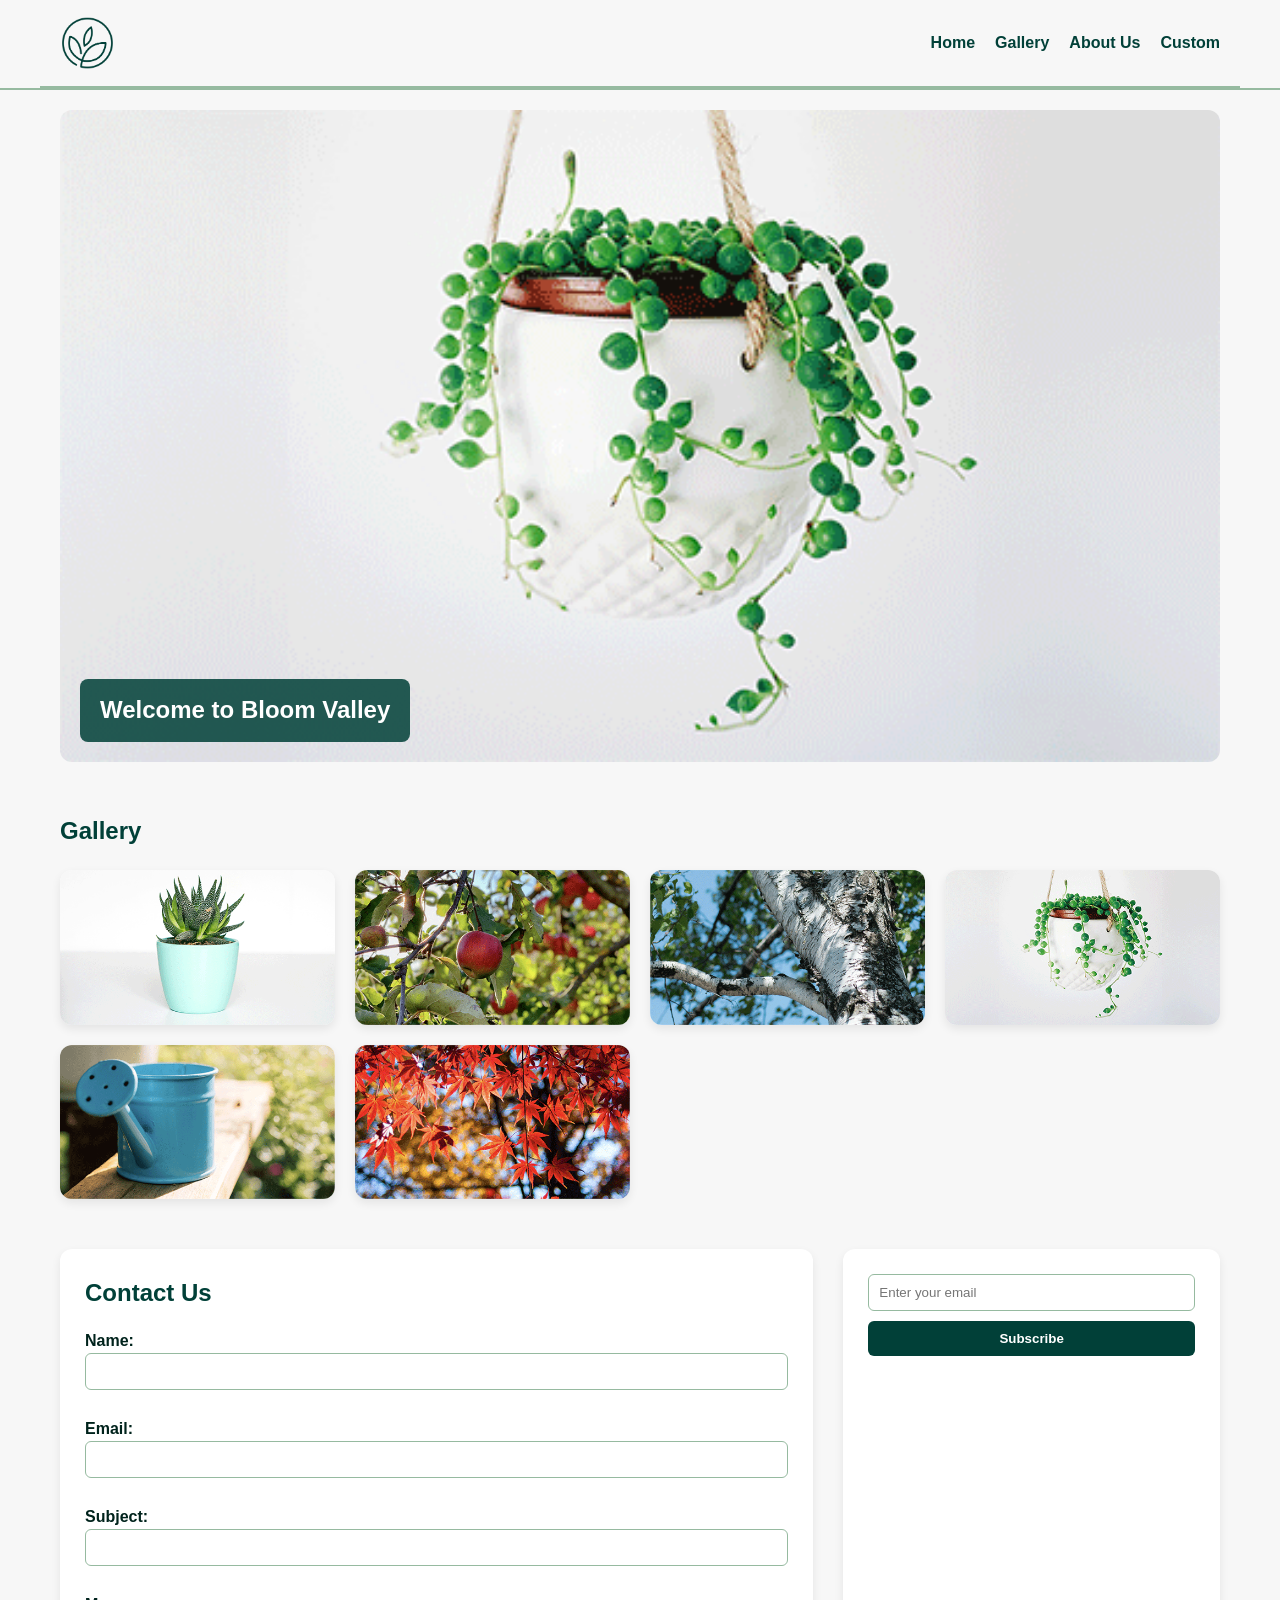
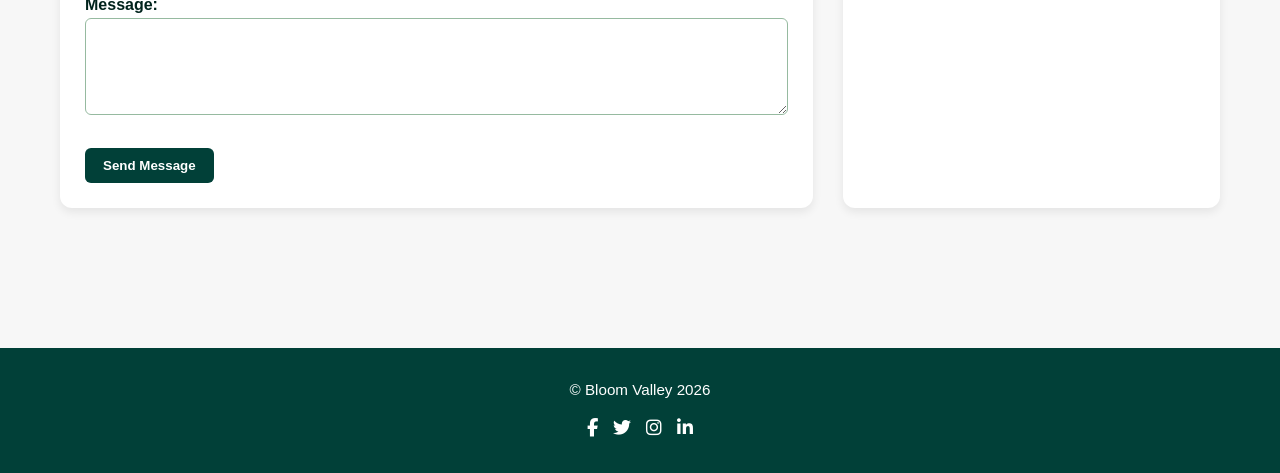
==== index.html @ 95132722 "first commit" ====
<!doctype html>
<html lang="en">
  <head>
    <meta charset="UTF-8" />
    <meta name="viewport" content="width=device-width, initial-scale=1.0" />
    <link rel="icon" href="Images/Client1_LogoPalette2_014038.png" />
    <link
      rel="stylesheet"
      href="https://cdnjs.cloudflare.com/ajax/libs/font-awesome/6.4.0/css/all.min.css"
    />
    <title>Bloom Valley</title>
    <link rel="stylesheet" href="style.css" />
  </head>
  <body>
    <!-- Navbar -->
    <header class="navbar">
      <nav>
        <img
          class="logo"
          src="Images/Client1_LogoPalette2_014038.png"
          alt="logo"
        />
        <a href="index.html">Home</a>
        <a href="gallery.html">Gallery</a>
        <a href="about-us.html">About Us</a>
        <a href="custom-order.html">Custom</a>
      </nav>
    </header>

    <!-- Main Section -->
    <main class="container">
      <!-- Hero / Top Section -->
      <section class="hero">
        <img src="Images/Client1_StringofPearls.png" alt="Hero Image" />
        <h1>Welcome to Bloom Valley</h1>
      </section>

      <!-- Gallery Section -->
      <section class="grid">
        <h2 class="section-title">Gallery</h2>
        <div class="cards">
          <div class="card">
            <img src="Images/Client1_AloePlant.png" alt="Image" />
          </div>
          <div class="card">
            <img src="Images/Client1_AppleTree.png" alt="Image" />
          </div>
          <div class="card">
            <img src="Images/Client1_BirchTree.png" alt="Image" />
          </div>
          <div class="card">
            <img src="Images/Client1_StringofPearls.png" alt="Image" />
          </div>
          <div class="card">
            <img src="Images/Client1_WateringCan.png" alt="Image" />
          </div>
          <div class="card">
            <img src="Images/Client1_MapleTree.png" alt="Image" />
          </div>
        </div>
      </section>

      <!-- Action Buttons -->
      <section class="actions">
        <div id="contact" class="contact-form">
          <h2>Contact Us</h2>
          <form action="submit_form.php" method="post">
            <label for="name">Name:</label><br />
            <input type="text" id="name" name="name" required /><br /><br />

            <label for="email">Email:</label><br />
            <input type="email" id="email" name="email" required /><br /><br />

            <label for="subject">Subject:</label><br />
            <input type="text" id="subject" name="subject" /><br /><br />

            <label for="message">Message:</label><br />
            <textarea id="message" name="message" rows="5" required></textarea
            ><br /><br />

            <button type="submit">Send Message</button>
          </form>
        </div>

        <div>
          <input
            type="email"
            name="subs"
            id="subscribe"
            placeholder="Enter your email"
          />
          <button>Subscribe</button>
        </div>
      </section>
    </main>

    <!-- Footer -->
    <footer class="footer">
      <p>© Bloom Valley 2026</p>

      <div class="social-icons">
        <a href="https://facebook.com" target="_blank"
          ><i class="fab fa-facebook-f"></i
        ></a>
        <a href="https://twitter.com" target="_blank"
          ><i class="fab fa-twitter"></i
        ></a>
        <a href="https://instagram.com" target="_blank"
          ><i class="fab fa-instagram"></i
        ></a>
        <a href="https://linkedin.com" target="_blank"
          ><i class="fab fa-linkedin-in"></i
        ></a>
      </div>
    </footer>
  </body>
</html>
---- style.css ----
/* =========================
   Global Reset & Variables
========================= */
* {
  margin: 0;
  padding: 0;
  box-sizing: border-box;
}

/* Color Palette (Palette 2) */
:root {
  --canopy-green: #014038;
  --meadow-mist: #96baa0;
  --sky-bloom: #bdd4da;
  --sunlit-petal: #f0c06d;
  --cloudy-gray: #f7f7f7;
  --text-green: #00231c;
}

/* =========================
   Base Styles
========================= */
body {
  font-family: Calibri, Arial, sans-serif;
  color: var(--text-green);
  background-color: var(--cloudy-gray);
  line-height: 1.6;
}

img {
  max-width: 100%;
  display: block;
}

a {
  text-decoration: none;
  color: var(--canopy-green);
  font-weight: 600;
}

/* =========================
   Navbar
========================= */
.navbar {
  background-color: var(--cloudy-gray);
  border-bottom: 2px solid var(--meadow-mist);
}

.navbar nav {
  max-width: 1200px;
  margin: auto;
  padding: 15px 20px;
  display: flex;
  align-items: center;
  gap: 20px;
}

.navbar .logo {
  width: 55px;
  margin-right: auto;
}

.navbar a:hover {
  color: var(--sunlit-petal);
}

/* =========================
   Shared Page Nav bar
========================= */

nav {
  background-color: var(--cloudy-gray);
  border-bottom: 2px solid var(--meadow-mist);
  display: flex;
  align-items: center;
  gap: 20px;
  padding: 15px 20px;
}

nav .logo {
  width: 55px;
  margin-right: auto;
}

nav a:hover {
  color: var(--sunlit-petal);
}

/* =========================
   Shared Page Sections
========================= */
.section {
  max-width: 1200px;
  margin: 60px auto;
  padding: 30px;
  background-color: #ffffff;
  border-radius: 14px;
  box-shadow: 0 4px 12px rgba(0, 0, 0, 0.08);
}

.section h2 {
  font-family: Arial, sans-serif;
  color: var(--canopy-green);
  margin-bottom: 20px;
}

/* =========================
   Main Container
========================= */
.container {
  max-width: 1200px;
  margin: auto;
  padding: 20px;
}

/* =========================
   Hero Section
========================= */
.hero {
  position: relative;
  margin-bottom: 50px;
}

.hero img {
  width: 100%;
  border-radius: 12px;
}

.hero h1 {
  position: absolute;
  bottom: 20px;
  left: 20px;
  background: rgba(1, 64, 56, 0.85);
  color: #ffffff;
  padding: 12px 20px;
  border-radius: 8px;
  font-family: Arial, sans-serif;
}

/* =========================
   Gallery Section
========================= */
.grid {
  margin-bottom: 50px;
}

.section-title {
  font-family: Arial, sans-serif;
  margin-bottom: 20px;
  color: var(--canopy-green);
}

.cards {
  display: grid;
  grid-template-columns: repeat(auto-fit, minmax(220px, 1fr));
  gap: 20px;
}

.card {
  background-color: #ffffff;
  border-radius: 12px;
  overflow: hidden;
  box-shadow: 0 4px 10px rgba(0, 0, 0, 0.08);
  transition: transform 0.3s ease;
}

.card:hover {
  transform: translateY(-5px);
}

/* =========================
   Actions Section
========================= */
.actions {
  display: grid;
  grid-template-columns: 2fr 1fr;
  gap: 30px;
  margin-bottom: 60px;
}

.contact-form {
  background-color: #ffffff;
  padding: 25px;
  border-radius: 12px;
  box-shadow: 0 4px 10px rgba(0, 0, 0, 0.08);
}

.contact-form h2 {
  margin-bottom: 15px;
  color: var(--canopy-green);
}

label {
  font-weight: 600;
}

input,
textarea {
  width: 100%;
  padding: 10px;
  border-radius: 6px;
  border: 1px solid var(--meadow-mist);
  font-family: Calibri, sans-serif;
}

input:focus,
textarea:focus {
  outline: none;
  border-color: var(--canopy-green);
}

/* Buttons */
button {
  background-color: var(--canopy-green);
  color: #ffffff;
  border: none;
  padding: 10px 18px;
  border-radius: 6px;
  cursor: pointer;
  font-weight: 600;
}

button:hover {
  background-color: var(--sunlit-petal);
  color: var(--text-green);
}

/* Subscribe Box */
.actions > div:last-child {
  background-color: #ffffff;
  padding: 25px;
  border-radius: 12px;
  box-shadow: 0 4px 10px rgba(0, 0, 0, 0.08);
  display: flex;
  flex-direction: column;
  gap: 10px;
}

/* =========================
   Gallery Page
========================= */
.gallery-grid {
  display: grid;
  grid-template-columns: repeat(auto-fit, minmax(200px, 1fr));
  gap: 20px;
}

.gallery-grid div {
  border-radius: 12px;
  overflow: hidden;
  background-color: var(--cloudy-gray);
  transition:
    transform 0.3s ease,
    box-shadow 0.3s ease;
}

.gallery-grid img {
  width: 100%;
  height: 100%;
  object-fit: cover;
}

.gallery-grid div:hover {
  transform: translateY(-5px);
  box-shadow: 0 6px 14px rgba(0, 0, 0, 0.15);
}

/* =========================
   About Us Page
========================= */
#about p {
  font-size: 1rem;
  line-height: 1.8;
  color: var(--text-green);
}

/* =========================
   Custom Order Page
========================= */
.custom-grid {
  display: grid;
  grid-template-columns: repeat(auto-fit, minmax(250px, 1fr));
  gap: 30px;
  margin-top: 20px;
}

.custom-grid div {
  background-color: var(--cloudy-gray);
  padding: 20px;
  border-radius: 14px;
  text-align: center;
  box-shadow: 0 4px 10px rgba(0, 0, 0, 0.08);
}

.custom-grid img {
  border-radius: 10px;
  margin-bottom: 15px;
}

.custom-grid button {
  width: 100%;
}

/* =========================
   Footer
========================= */
/* .footer {
  background-color: var(--canopy-green);
  color: #ffffff;
  text-align: center;
  padding: 25px 15px;
}

.footer p {
  margin-bottom: 10px;
}

.social-icons a {
  color: #ffffff;
  margin: 0 8px;
  font-size: 18px;
}

.social-icons a:hover {
  color: var(--sunlit-petal);
} */

/* =========================
   Shared Footer Styling
========================= */
footer {
  background-color: var(--canopy-green);
  color: #ffffff;
  text-align: center;
  padding: 30px 15px;
  margin-top: 60px;
}

footer p {
  margin-bottom: 12px;
  font-size: 0.95rem;
}

footer .social-icons {
  display: flex;
  justify-content: center;
  gap: 15px;
}

footer .social-icons a {
  color: #ffffff;
  font-size: 18px;
  transition: color 0.3s ease;
}

footer .social-icons a:hover {
  color: var(--sunlit-petal);
}

/* =========================
   Responsive Design
========================= */
@media (max-width: 768px) {
  .navbar nav {
    flex-wrap: wrap;
    justify-content: center;
  }

  .hero h1 {
    font-size: 1.2rem;
  }

  .actions {
    grid-template-columns: 1fr;
  }
}
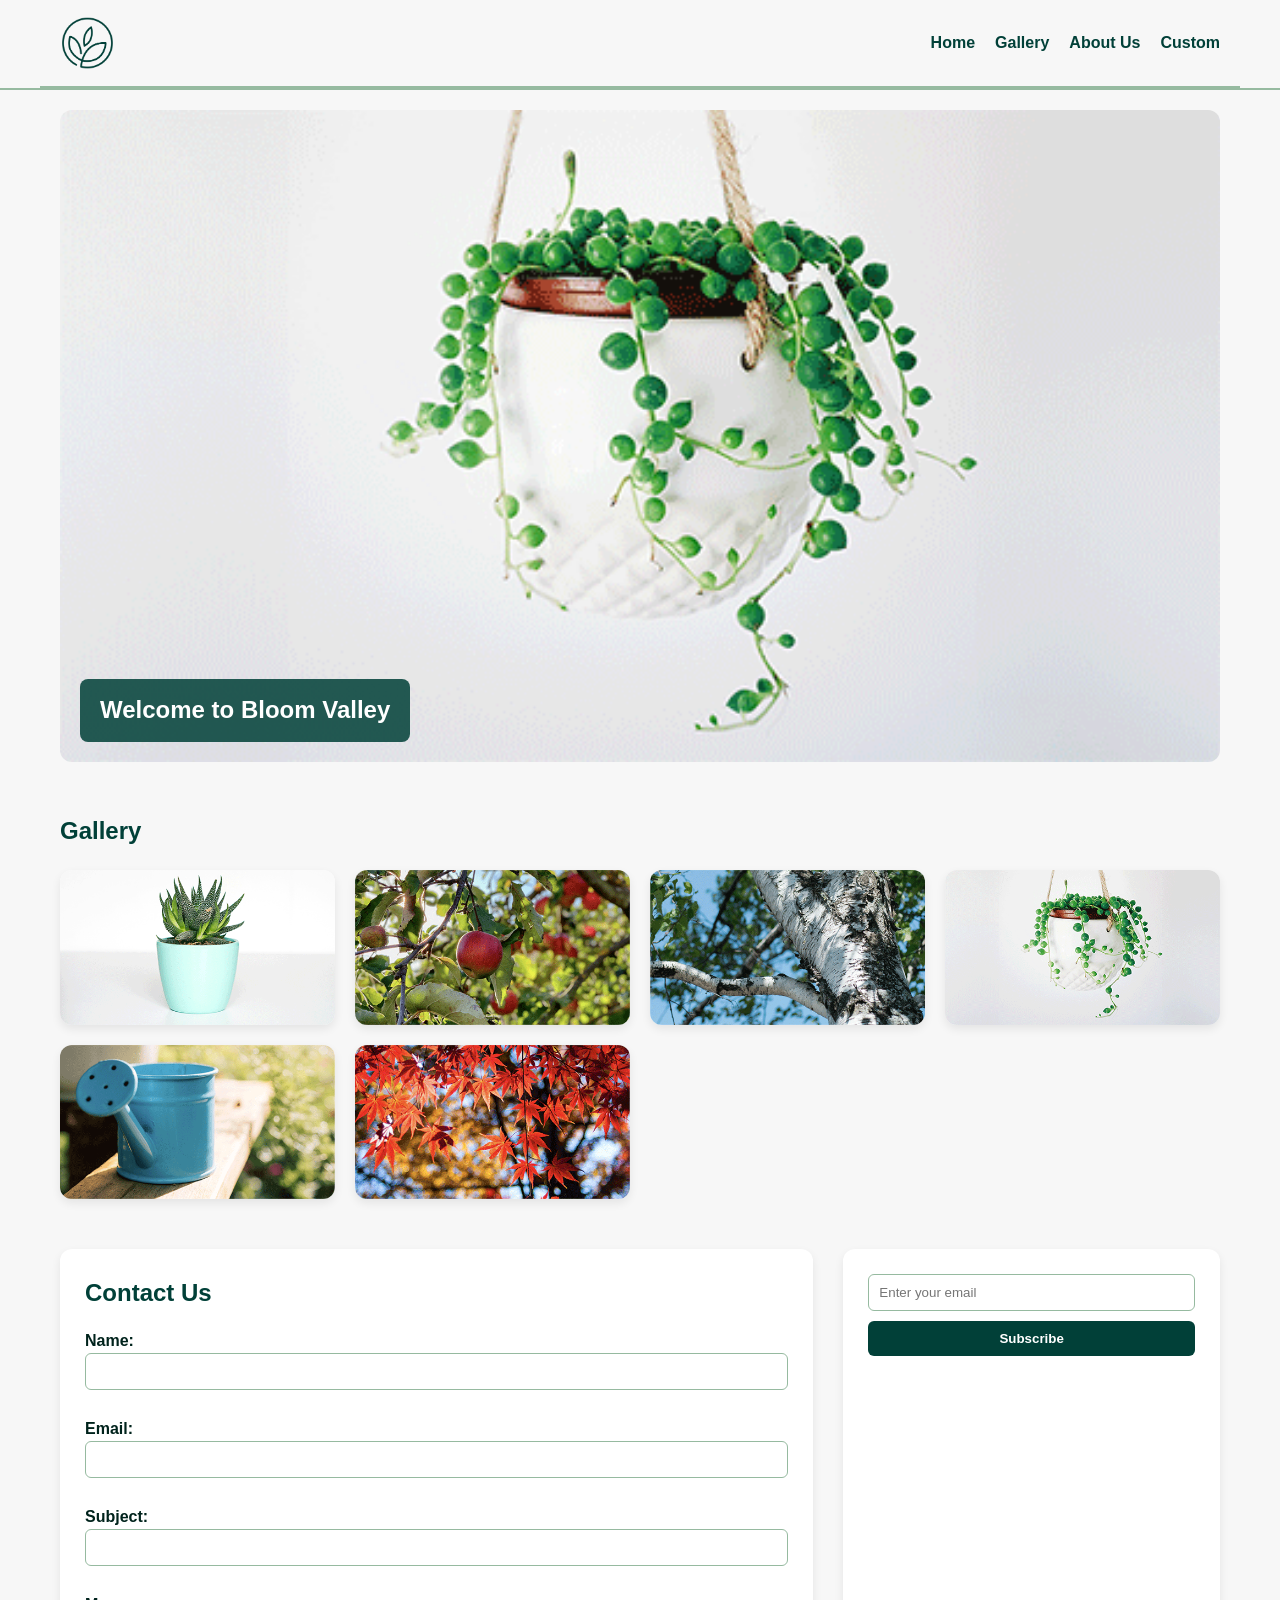
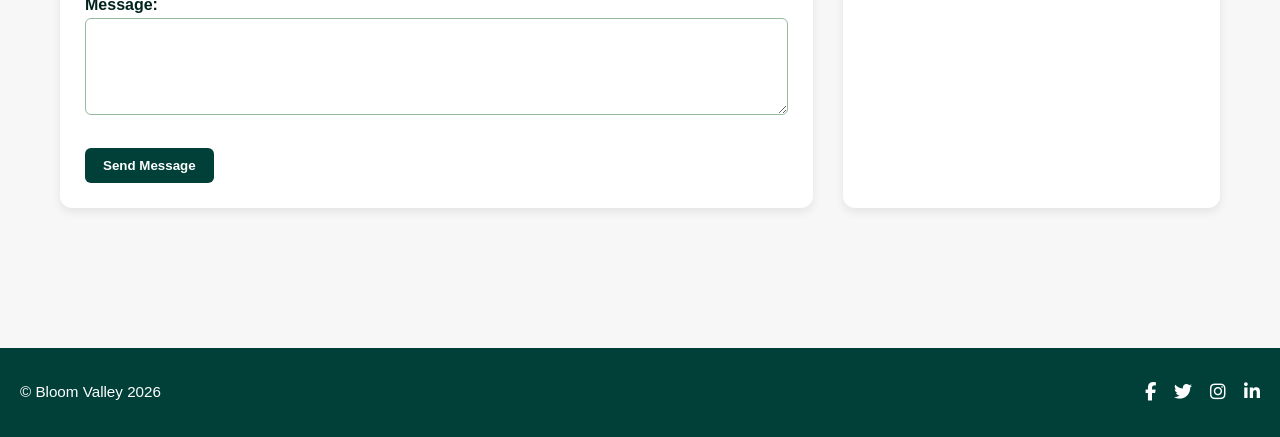
==== commit 25b43222: "design completed" ====
--- a/index.html
+++ b/index.html
@@ -60,8 +60,9 @@
         </div>
       </section>
 
-      <!-- Action Buttons -->
+      <!-- Contact & Subscribe -->
       <section class="actions">
+        <!-- Contact Form -->
         <div id="contact" class="contact-form">
           <h2>Contact Us</h2>
           <form action="submit_form.php" method="post">
@@ -82,7 +83,8 @@
           </form>
         </div>
 
-        <div>
+        <!-- Subscribe Box -->
+        <div class="subscribe-box">
           <input
             type="email"
             name="subs"
@@ -99,18 +101,18 @@
       <p>© Bloom Valley 2026</p>
 
       <div class="social-icons">
-        <a href="https://facebook.com" target="_blank"
-          ><i class="fab fa-facebook-f"></i
-        ></a>
-        <a href="https://twitter.com" target="_blank"
-          ><i class="fab fa-twitter"></i
-        ></a>
-        <a href="https://instagram.com" target="_blank"
-          ><i class="fab fa-instagram"></i
-        ></a>
-        <a href="https://linkedin.com" target="_blank"
-          ><i class="fab fa-linkedin-in"></i
-        ></a>
+        <a href="https://facebook.com" target="_blank">
+          <i class="fab fa-facebook-f"></i>
+        </a>
+        <a href="https://twitter.com" target="_blank">
+          <i class="fab fa-twitter"></i>
+        </a>
+        <a href="https://instagram.com" target="_blank">
+          <i class="fab fa-instagram"></i>
+        </a>
+        <a href="https://linkedin.com" target="_blank">
+          <i class="fab fa-linkedin-in"></i>
+        </a>
       </div>
     </footer>
   </body>
--- a/style.css
+++ b/style.css
@@ -304,26 +304,6 @@
 /* =========================
    Footer
 ========================= */
-/* .footer {
-  background-color: var(--canopy-green);
-  color: #ffffff;
-  text-align: center;
-  padding: 25px 15px;
-}
-
-.footer p {
-  margin-bottom: 10px;
-}
-
-.social-icons a {
-  color: #ffffff;
-  margin: 0 8px;
-  font-size: 18px;
-}
-
-.social-icons a:hover {
-  color: var(--sunlit-petal);
-} */
 
 /* =========================
    Shared Footer Styling
@@ -331,20 +311,23 @@
 footer {
   background-color: var(--canopy-green);
   color: #ffffff;
-  text-align: center;
-  padding: 30px 15px;
+  padding: 30px 20px;
   margin-top: 60px;
+
+  display: flex;
+  justify-content: space-between;
+  align-items: center;
+  flex-wrap: wrap;
 }
 
 footer p {
-  margin-bottom: 12px;
+  margin: 0;
   font-size: 0.95rem;
 }
 
 footer .social-icons {
   display: flex;
-  justify-content: center;
-  gap: 15px;
+  gap: 18px;
 }
 
 footer .social-icons a {
@@ -360,17 +343,90 @@
 /* =========================
    Responsive Design
 ========================= */
-@media (max-width: 768px) {
-  .navbar nav {
-    flex-wrap: wrap;
-    justify-content: center;
-  }
-
+
+/* Mobile Override (Vertical Stack) */
+
+@media (max-width: 768px) {
+  footer {
+    flex-direction: column;
+    gap: 15px;
+    text-align: center;
+  }
+
+  footer .social-icons {
+    flex-direction: column;
+    gap: 10px;
+  }
+}
+
+/* Home page */
+
+/* Mobile Navigation (Hamburger Style) */
+
+@media (max-width: 768px) {
+  nav {
+    flex-wrap: nowrap;
+    justify-content: space-between;
+    position: relative;
+  }
+
+  nav a {
+    display: none;
+  }
+
+  nav::after {
+    content: "\2630";
+    font-size: 26px;
+    cursor: pointer;
+    color: var(--canopy-green);
+  }
+}
+
+/* Hero Section Optimization */
+
+@media (max-width: 768px) {
   .hero h1 {
-    font-size: 1.2rem;
-  }
-
+    font-size: 1.1rem;
+    padding: 8px 14px;
+  }
+}
+
+/* Gallery → 2 Vertical Images (Mobile Grid) */
+
+@media (max-width: 768px) {
+  .cards {
+    grid-template-columns: repeat(1, 1fr);
+    gap: 15px;
+  }
+}
+
+/* Contact Form & Subscribe → Vertical Stack */
+
+@media (max-width: 768px) {
   .actions {
     grid-template-columns: 1fr;
-  }
-}
+    gap: 25px;
+  }
+}
+
+/* Footer Social Icons → Vertical Layout */
+
+@media (max-width: 768px) {
+  footer .social-icons {
+    flex-direction: column;
+    gap: 10px;
+  }
+}
+
+/* Small Enhancements for Touch UX */
+
+@media (max-width: 768px) {
+  button {
+    width: 100%;
+  }
+
+  input,
+  textarea {
+    font-size: 16px;
+  }
+}
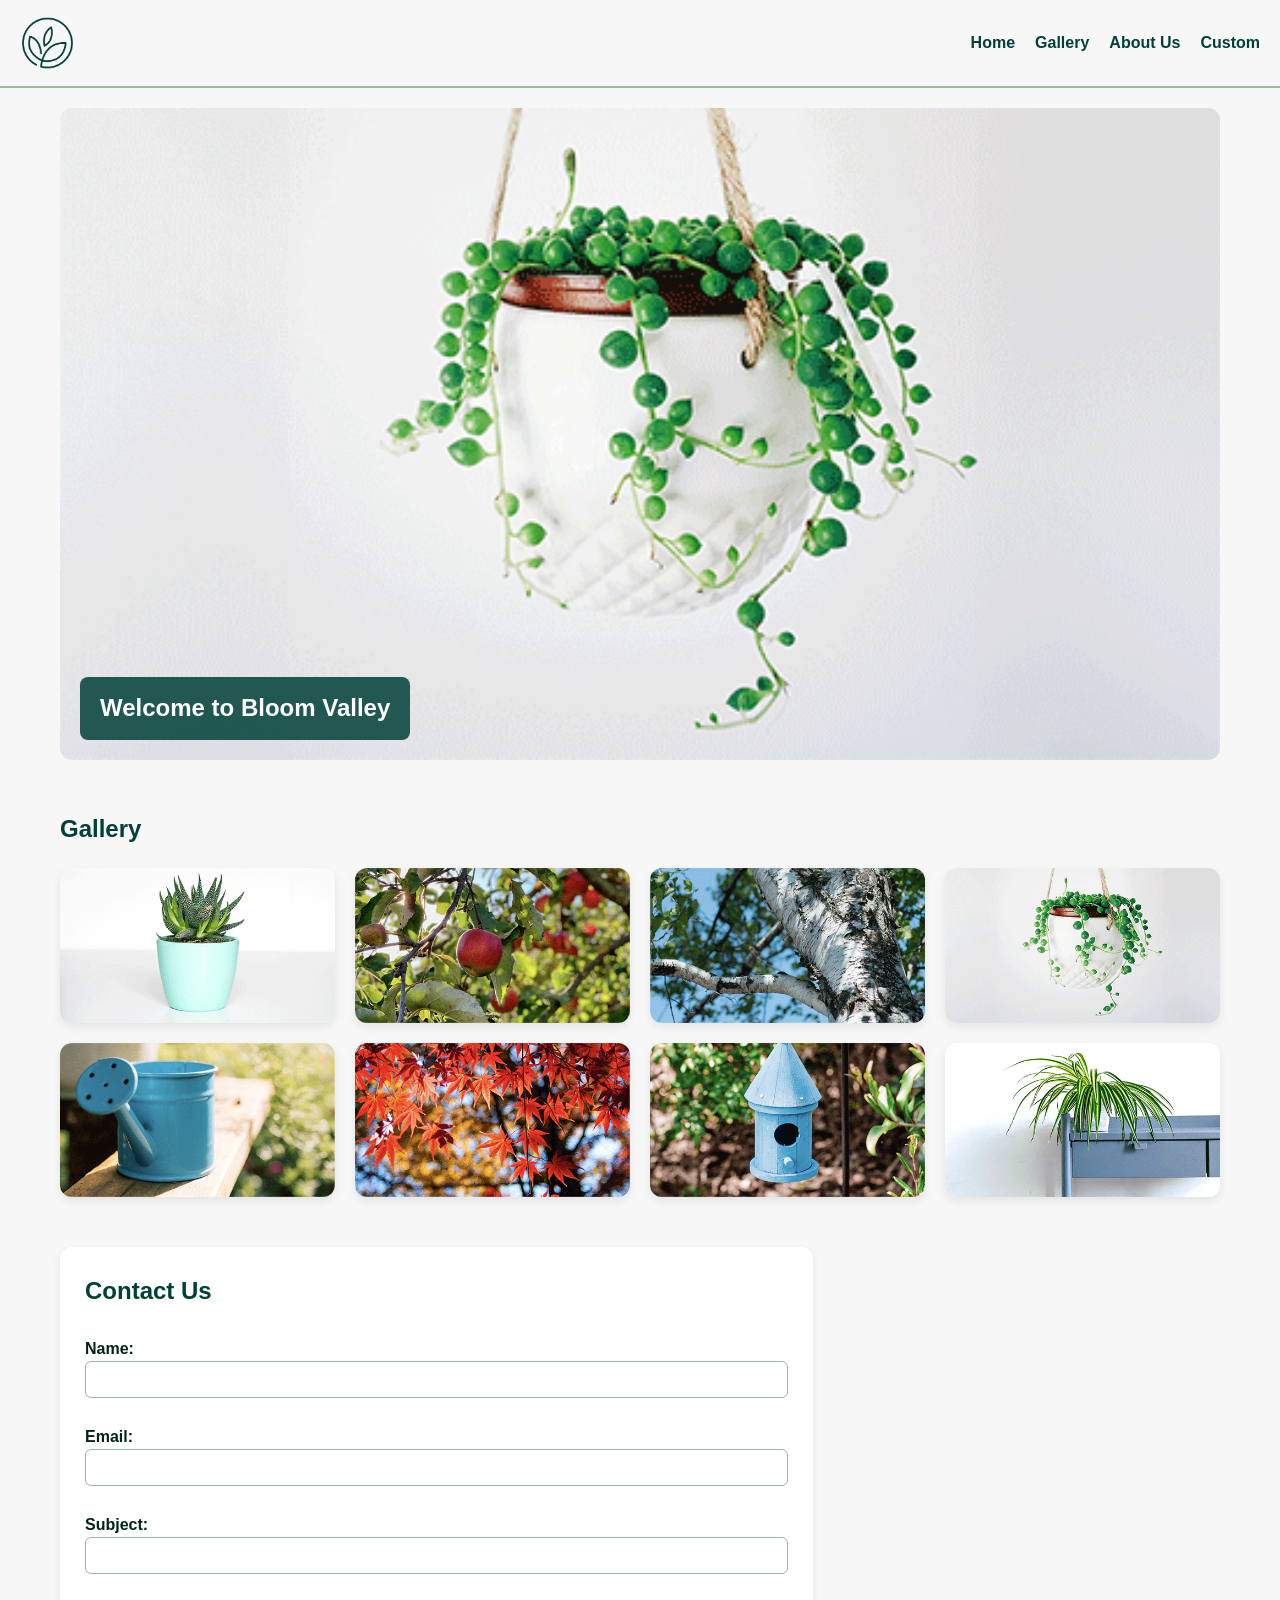
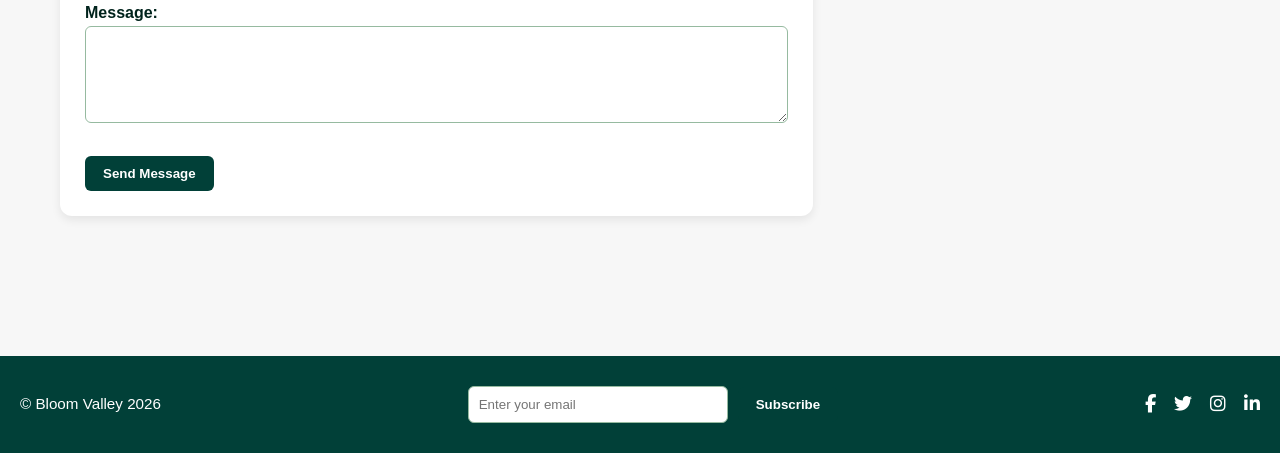
==== commit 6a3a4e1a: "feat add to cart" ====
--- a/index.html
+++ b/index.html
@@ -57,6 +57,12 @@
           <div class="card">
             <img src="Images/Client1_MapleTree.png" alt="Image" />
           </div>
+          <div class="card">
+            <img src="Images/Client1_BirdHouse.png" alt="Image" />
+          </div>
+          <div class="card">
+            <img src="Images/Client1_SpiderPlant.png" alt="Image" />
+          </div>
         </div>
       </section>
 
@@ -65,7 +71,7 @@
         <!-- Contact Form -->
         <div id="contact" class="contact-form">
           <h2>Contact Us</h2>
-          <form action="submit_form.php" method="post">
+          <form id="contact-form" action="submit_form.php" method="post">
             <label for="name">Name:</label><br />
             <input type="text" id="name" name="name" required /><br /><br />
 
@@ -82,38 +88,48 @@
             <button type="submit">Send Message</button>
           </form>
         </div>
+      </section>
+    </main>
 
-        <!-- Subscribe Box -->
-        <div class="subscribe-box">
+    <!-- footer -->
+
+    <footer class="footer">
+      <p>© Bloom Valley 2026</p>
+
+      <!-- Subscribe Box -->
+      <form class="subscribe-box" novalidate>
+        <div class="subscribe-field">
           <input
             type="email"
             name="subs"
             id="subscribe"
             placeholder="Enter your email"
+            required
           />
-          <button>Subscribe</button>
+          <span class="tooltip"
+            >Please enter a valid email (example@domain.com)</span
+          >
         </div>
-      </section>
-    </main>
 
-    <!-- Footer -->
-    <footer class="footer">
-      <p>© Bloom Valley 2026</p>
+        <button type="button" class="subscribe-btn">Subscribe</button>
+      </form>
 
       <div class="social-icons">
-        <a href="https://facebook.com" target="_blank">
-          <i class="fab fa-facebook-f"></i>
-        </a>
-        <a href="https://twitter.com" target="_blank">
-          <i class="fab fa-twitter"></i>
-        </a>
-        <a href="https://instagram.com" target="_blank">
-          <i class="fab fa-instagram"></i>
-        </a>
-        <a href="https://linkedin.com" target="_blank">
-          <i class="fab fa-linkedin-in"></i>
-        </a>
+        <a href="https://facebook.com" target="_blank"
+          ><i class="fab fa-facebook-f"></i
+        ></a>
+        <a href="https://twitter.com" target="_blank"
+          ><i class="fab fa-twitter"></i
+        ></a>
+        <a href="https://instagram.com" target="_blank"
+          ><i class="fab fa-instagram"></i
+        ></a>
+        <a href="https://linkedin.com" target="_blank"
+          ><i class="fab fa-linkedin-in"></i
+        ></a>
       </div>
     </footer>
+
+    <script src="app.js"></script>
   </body>
 </html>
--- a/style.css
+++ b/style.css
@@ -40,32 +40,6 @@
 
 /* =========================
    Navbar
-========================= */
-.navbar {
-  background-color: var(--cloudy-gray);
-  border-bottom: 2px solid var(--meadow-mist);
-}
-
-.navbar nav {
-  max-width: 1200px;
-  margin: auto;
-  padding: 15px 20px;
-  display: flex;
-  align-items: center;
-  gap: 20px;
-}
-
-.navbar .logo {
-  width: 55px;
-  margin-right: auto;
-}
-
-.navbar a:hover {
-  color: var(--sunlit-petal);
-}
-
-/* =========================
-   Shared Page Nav bar
 ========================= */
 
 nav {
@@ -150,6 +124,17 @@
   color: var(--canopy-green);
 }
 
+.gallery-item {
+  display: flex;
+  flex-direction: column;
+  gap: 10px;
+  padding: 10px;
+}
+
+.gallery-item button {
+  margin-top: auto;
+}
+
 .cards {
   display: grid;
   grid-template-columns: repeat(auto-fit, minmax(220px, 1fr));
@@ -302,6 +287,52 @@
 }
 
 /* =========================
+   CART MODAL
+========================= */
+.cart-modal {
+  display: none;
+  position: fixed;
+  inset: 0;
+  background: rgba(0, 0, 0, 0.6);
+  z-index: 999;
+  justify-content: center;
+  align-items: center;
+}
+
+.cart-content {
+  background: #ffffff;
+  padding: 25px;
+  border-radius: 14px;
+  width: 90%;
+  max-width: 420px;
+  box-shadow: 0 8px 20px rgba(0, 0, 0, 0.2);
+}
+
+.cart-content h2 {
+  margin-bottom: 15px;
+  color: var(--canopy-green);
+}
+
+#cart-items {
+  list-style: none;
+  margin-bottom: 20px;
+}
+
+#cart-items li {
+  padding: 8px 0;
+  border-bottom: 1px solid var(--meadow-mist);
+}
+
+.cart-actions {
+  display: flex;
+  gap: 10px;
+}
+
+.cart-actions button {
+  flex: 1;
+}
+
+/* =========================
    Footer
 ========================= */
 
@@ -341,6 +372,58 @@
 }
 
 /* =========================
+   SUBSCRIBE (FOOTER)
+========================= */
+.subscribe-box {
+  display: flex;
+  align-items: center;
+  gap: 10px;
+}
+
+.subscribe-field {
+  position: relative;
+}
+
+.subscribe-box input {
+  width: 260px;
+  padding: 10px;
+  border-radius: 6px;
+  border: 1px solid var(--meadow-mist);
+}
+
+.subscribe-box input.invalid {
+  border-color: #d9534f;
+}
+
+.tooltip {
+  position: absolute;
+  bottom: -32px;
+  left: 0;
+  background-color: #d9534f;
+  color: #ffffff;
+  font-size: 0.75rem;
+  padding: 5px 8px;
+  border-radius: 4px;
+  white-space: nowrap;
+  display: none;
+}
+
+.tooltip::after {
+  content: "";
+  position: absolute;
+  top: -6px;
+  left: 12px;
+  border-width: 6px;
+  border-style: solid;
+  border-color: transparent transparent #d9534f transparent;
+}
+
+/* Show tooltip */
+.subscribe-field.show-tooltip .tooltip {
+  display: block;
+}
+
+/* =========================
    Responsive Design
 ========================= */
 
@@ -409,6 +492,18 @@
   }
 }
 
+/* Mobile */
+@media (max-width: 768px) {
+  .subscribe-box {
+    flex-direction: column;
+    gap: 8px;
+  }
+
+  .subscribe-box input {
+    width: 100%;
+  }
+}
+
 /* Footer Social Icons → Vertical Layout */
 
 @media (max-width: 768px) {
